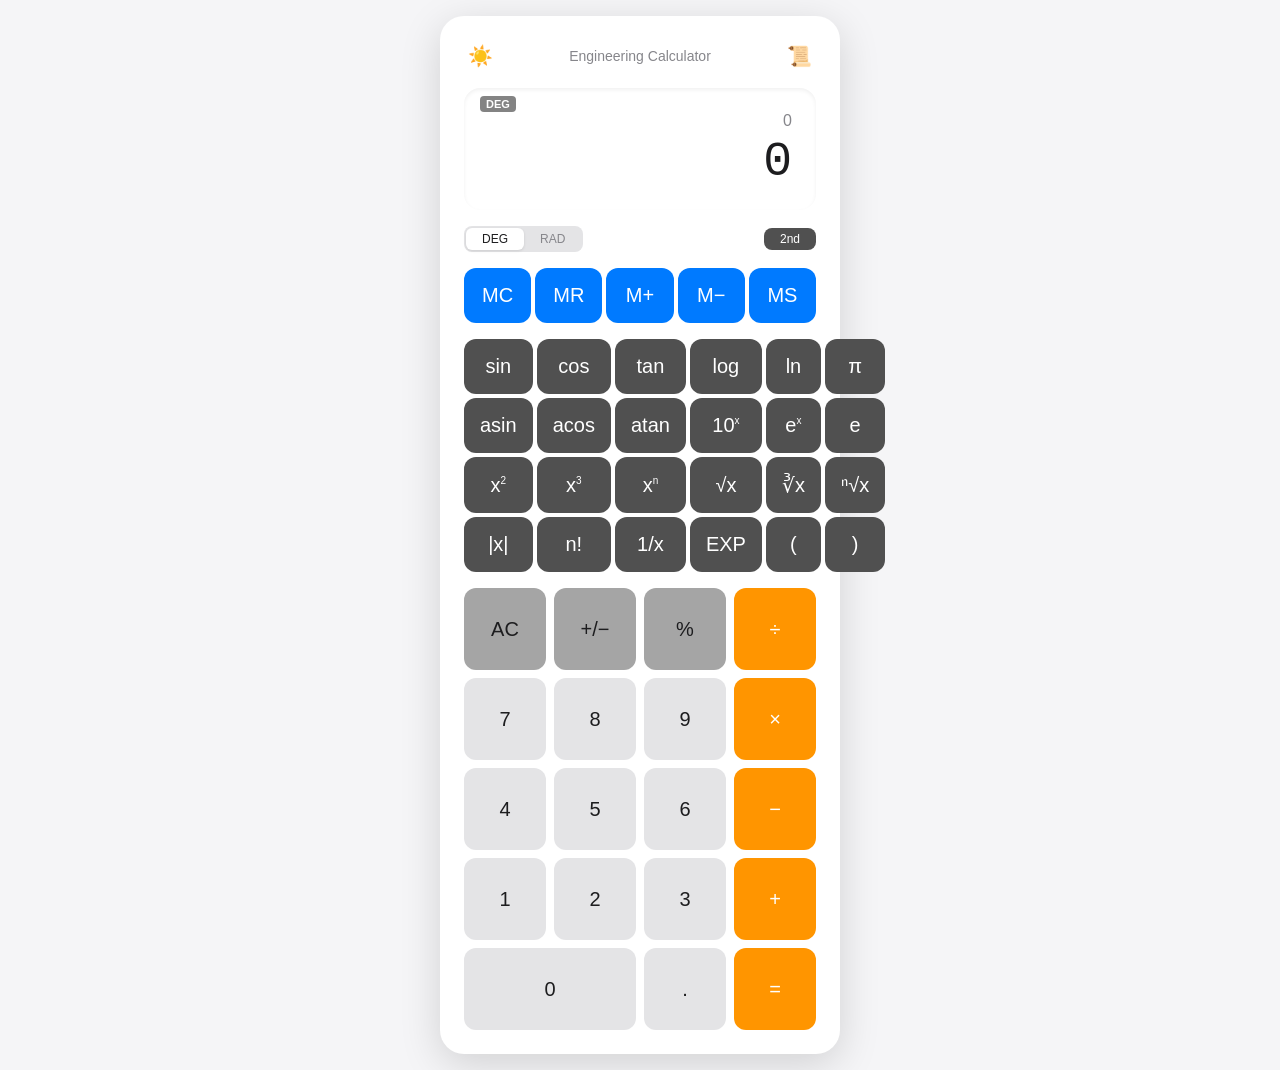
==== prototype/index.html @ b8b6940b "feat: добавлены требования, wireframes и прототип инженерного калькулятора - Документация требований" ====
<!DOCTYPE html>
<html lang="ru">
<head>
    <meta charset="UTF-8">
    <meta name="viewport" content="width=device-width, initial-scale=1.0">
    <title>Инженерный калькулятор — Прототип</title>
    <link rel="stylesheet" href="styles.css">
</head>
<body>
    <div class="calculator" id="calculator">
        <!-- Header -->
        <header class="calculator-header">
            <button class="theme-toggle" id="themeToggle" aria-label="Переключить тему">
                <span class="icon-sun">☀️</span>
                <span class="icon-moon">🌙</span>
            </button>
            <h1 class="calculator-title">Engineering Calculator</h1>
            <button class="history-toggle" id="historyToggle" aria-label="История">
                📜
            </button>
        </header>

        <!-- Display -->
        <div class="display">
            <div class="display-expression" id="expression">0</div>
            <div class="display-result" id="result">0</div>
            <div class="display-indicators">
                <span class="indicator indicator-memory" id="memoryIndicator">M</span>
                <span class="indicator indicator-mode" id="modeIndicator">DEG</span>
            </div>
        </div>

        <!-- Mode Selector -->
        <div class="mode-selector">
            <div class="mode-toggle">
                <button class="mode-btn active" data-mode="deg">DEG</button>
                <button class="mode-btn" data-mode="rad">RAD</button>
            </div>
            <button class="second-btn" id="secondBtn">2nd</button>
        </div>

        <!-- Memory Buttons -->
        <div class="memory-buttons">
            <button class="btn btn-memory" data-action="mc">MC</button>
            <button class="btn btn-memory" data-action="mr">MR</button>
            <button class="btn btn-memory" data-action="m-plus">M+</button>
            <button class="btn btn-memory" data-action="m-minus">M−</button>
            <button class="btn btn-memory" data-action="ms">MS</button>
        </div>

        <!-- Scientific Functions -->
        <div class="scientific-functions">
            <!-- Row 1: Trig -->
            <button class="btn btn-scientific" data-action="sin">sin</button>
            <button class="btn btn-scientific" data-action="cos">cos</button>
            <button class="btn btn-scientific" data-action="tan">tan</button>
            <button class="btn btn-scientific" data-action="log">log</button>
            <button class="btn btn-scientific" data-action="ln">ln</button>
            <button class="btn btn-scientific" data-action="pi">π</button>

            <!-- Row 2: Inverse Trig -->
            <button class="btn btn-scientific" data-action="asin">asin</button>
            <button class="btn btn-scientific" data-action="acos">acos</button>
            <button class="btn btn-scientific" data-action="atan">atan</button>
            <button class="btn btn-scientific" data-action="10x">10<sup>x</sup></button>
            <button class="btn btn-scientific" data-action="ex">e<sup>x</sup></button>
            <button class="btn btn-scientific" data-action="e">e</button>

            <!-- Row 3: Powers -->
            <button class="btn btn-scientific" data-action="x2">x<sup>2</sup></button>
            <button class="btn btn-scientific" data-action="x3">x<sup>3</sup></button>
            <button class="btn btn-scientific" data-action="xn">x<sup>n</sup></button>
            <button class="btn btn-scientific" data-action="sqrt">√x</button>
            <button class="btn btn-scientific" data-action="cbrt">∛x</button>
            <button class="btn btn-scientific" data-action="nroot">ⁿ√x</button>

            <!-- Row 4: Special -->
            <button class="btn btn-scientific" data-action="abs">|x|</button>
            <button class="btn btn-scientific" data-action="factorial">n!</button>
            <button class="btn btn-scientific" data-action="inverse">1/x</button>
            <button class="btn btn-scientific" data-action="exp">EXP</button>
            <button class="btn btn-scientific" data-action="lparen">(</button>
            <button class="btn btn-scientific" data-action="rparen">)</button>
        </div>

        <!-- Basic Keypad -->
        <div class="basic-keypad">
            <!-- Row 1 -->
            <button class="btn btn-function" data-action="clear">AC</button>
            <button class="btn btn-function" data-action="negate">+/−</button>
            <button class="btn btn-function" data-action="percent">%</button>
            <button class="btn btn-operator" data-action="divide">÷</button>

            <!-- Row 2 -->
            <button class="btn btn-digit" data-digit="7">7</button>
            <button class="btn btn-digit" data-digit="8">8</button>
            <button class="btn btn-digit" data-digit="9">9</button>
            <button class="btn btn-operator" data-action="multiply">×</button>

            <!-- Row 3 -->
            <button class="btn btn-digit" data-digit="4">4</button>
            <button class="btn btn-digit" data-digit="5">5</button>
            <button class="btn btn-digit" data-digit="6">6</button>
            <button class="btn btn-operator" data-action="subtract">−</button>

            <!-- Row 4 -->
            <button class="btn btn-digit" data-digit="1">1</button>
            <button class="btn btn-digit" data-digit="2">2</button>
            <button class="btn btn-digit" data-digit="3">3</button>
            <button class="btn btn-operator" data-action="add">+</button>

            <!-- Row 5 -->
            <button class="btn btn-digit btn-zero" data-digit="0">0</button>
            <button class="btn btn-digit" data-action="decimal">.</button>
            <button class="btn btn-equals" data-action="equals">=</button>
        </div>

        <!-- History Panel (hidden by default) -->
        <div class="history-panel" id="historyPanel">
            <div class="history-header">
                <h2>История</h2>
                <button class="history-clear" id="historyClear">Очистить</button>
            </div>
            <div class="history-list" id="historyList">
                <div class="history-empty">История пуста</div>
            </div>
        </div>
    </div>

    <script src="script.js"></script>
</body>
</html>
---- prototype/styles.css ----
/* ========================================
   Engineering Calculator - Prototype Styles
   ======================================== */

/* CSS Variables */
:root {
    /* Colors - Light Theme */
    --color-bg: #F5F5F7;
    --color-surface: #FFFFFF;
    --color-text-primary: #1D1D1F;
    --color-text-secondary: #86868B;
    
    /* Button Colors */
    --btn-digit-bg: #E4E4E6;
    --btn-digit-text: #1D1D1F;
    --btn-digit-hover: #D8D8DA;
    
    --btn-function-bg: #A5A5A5;
    --btn-function-text: #1D1D1F;
    --btn-function-hover: #8E8E8E;
    
    --btn-operator-bg: #FF9500;
    --btn-operator-text: #FFFFFF;
    --btn-operator-hover: #E08600;
    
    --btn-scientific-bg: #505050;
    --btn-scientific-text: #FFFFFF;
    --btn-scientific-hover: #636366;
    
    --btn-memory-bg: #007AFF;
    --btn-memory-text: #FFFFFF;
    --btn-memory-hover: #0056B3;
    
    --btn-equals-bg: #FF9500;
    --btn-equals-text: #FFFFFF;
    
    /* Display */
    --display-bg: #FFFFFF;
    --display-shadow: inset 0 2px 4px rgba(0, 0, 0, 0.06);
    
    /* Spacing */
    --space-xs: 4px;
    --space-sm: 8px;
    --space-md: 16px;
    --space-lg: 24px;
    --space-xl: 32px;
    
    /* Border Radius */
    --radius-sm: 8px;
    --radius-md: 12px;
    --radius-lg: 16px;
    --radius-xl: 24px;
    
    /* Transitions */
    --duration-fast: 100ms;
    --duration-normal: 200ms;
    --duration-slow: 300ms;
    --ease-out: cubic-bezier(0.25, 0.46, 0.45, 0.94);
}

/* Dark Theme */
[data-theme="dark"] {
    --color-bg: #000000;
    --color-surface: #1C1C1E;
    --color-text-primary: #F5F5F7;
    --color-text-secondary: #98989D;
    
    --btn-digit-bg: #505050;
    --btn-digit-text: #FFFFFF;
    --btn-digit-hover: #636366;
    
    --btn-function-bg: #636366;
    --btn-function-text: #FFFFFF;
    --btn-function-hover: #7C7C80;
    
    --btn-operator-bg: #FF9F0A;
    --btn-operator-hover: #FFB340;
    
    --btn-scientific-bg: #3A3A3C;
    --btn-scientific-hover: #48484A;
    
    --btn-memory-bg: #0A84FF;
    --btn-memory-hover: #409CFF;
    
    --btn-equals-bg: #FF9F0A;
    
    --display-bg: #2C2C2E;
    --display-shadow: inset 0 2px 4px rgba(0, 0, 0, 0.3);
}

/* Reset */
*, *::before, *::after {
    box-sizing: border-box;
    margin: 0;
    padding: 0;
}

/* Base */
body {
    font-family: -apple-system, BlinkMacSystemFont, 'SF Pro Text', 'Segoe UI', Roboto, sans-serif;
    background-color: var(--color-bg);
    color: var(--color-text-primary);
    min-height: 100vh;
    display: flex;
    justify-content: center;
    align-items: center;
    padding: var(--space-md);
    transition: background-color var(--duration-slow) var(--ease-out),
                color var(--duration-slow) var(--ease-out);
}

/* Calculator Container */
.calculator {
    background-color: var(--color-surface);
    border-radius: var(--radius-xl);
    padding: var(--space-lg);
    max-width: 400px;
    width: 100%;
    box-shadow: 0 10px 40px rgba(0, 0, 0, 0.15);
    position: relative;
    transition: background-color var(--duration-slow) var(--ease-out);
}

/* Header */
.calculator-header {
    display: flex;
    justify-content: space-between;
    align-items: center;
    margin-bottom: var(--space-md);
}

.calculator-title {
    font-size: 14px;
    font-weight: 500;
    color: var(--color-text-secondary);
}

.theme-toggle,
.history-toggle {
    background: none;
    border: none;
    font-size: 20px;
    cursor: pointer;
    padding: var(--space-xs);
    border-radius: var(--radius-sm);
    transition: background-color var(--duration-fast) var(--ease-out);
}

.theme-toggle:hover,
.history-toggle:hover {
    background-color: var(--btn-digit-bg);
}

.icon-moon {
    display: none;
}

[data-theme="dark"] .icon-sun {
    display: none;
}

[data-theme="dark"] .icon-moon {
    display: inline;
}

/* Display */
.display {
    background-color: var(--display-bg);
    border-radius: var(--radius-lg);
    padding: var(--space-lg);
    margin-bottom: var(--space-md);
    box-shadow: var(--display-shadow);
    position: relative;
    min-height: 100px;
    display: flex;
    flex-direction: column;
    justify-content: flex-end;
    align-items: flex-end;
}

.display-expression {
    font-size: 16px;
    color: var(--color-text-secondary);
    margin-bottom: var(--space-sm);
    word-break: break-all;
    text-align: right;
    width: 100%;
}

.display-result {
    font-family: 'SF Mono', Menlo, Monaco, monospace;
    font-size: 48px;
    font-weight: 300;
    line-height: 1;
    word-break: break-all;
    text-align: right;
    width: 100%;
}

.display-indicators {
    position: absolute;
    top: var(--space-sm);
    left: var(--space-md);
    display: flex;
    gap: var(--space-sm);
}

.indicator {
    font-size: 11px;
    font-weight: 600;
    padding: 2px 6px;
    border-radius: 4px;
    opacity: 0.7;
}

.indicator-memory {
    background-color: var(--btn-memory-bg);
    color: white;
    display: none;
}

.indicator-memory.active {
    display: inline;
}

.indicator-mode {
    background-color: var(--btn-scientific-bg);
    color: white;
}

/* Mode Selector */
.mode-selector {
    display: flex;
    justify-content: space-between;
    align-items: center;
    margin-bottom: var(--space-md);
}

.mode-toggle {
    display: flex;
    background-color: var(--btn-digit-bg);
    border-radius: var(--radius-sm);
    padding: 2px;
}

.mode-btn {
    background: none;
    border: none;
    padding: var(--space-xs) var(--space-md);
    font-size: 12px;
    font-weight: 500;
    color: var(--color-text-secondary);
    cursor: pointer;
    border-radius: 6px;
    transition: all var(--duration-fast) var(--ease-out);
}

.mode-btn.active {
    background-color: var(--color-surface);
    color: var(--color-text-primary);
    box-shadow: 0 1px 3px rgba(0, 0, 0, 0.1);
}

.second-btn {
    background-color: var(--btn-scientific-bg);
    color: var(--btn-scientific-text);
    border: none;
    padding: var(--space-xs) var(--space-md);
    font-size: 12px;
    font-weight: 500;
    cursor: pointer;
    border-radius: var(--radius-sm);
    transition: all var(--duration-fast) var(--ease-out);
}

.second-btn:hover {
    background-color: var(--btn-scientific-hover);
}

.second-btn.active {
    background-color: var(--btn-operator-bg);
    color: var(--btn-operator-text);
}

/* Memory Buttons */
.memory-buttons {
    display: grid;
    grid-template-columns: repeat(5, 1fr);
    gap: var(--space-xs);
    margin-bottom: var(--space-md);
}

.btn-memory {
    background-color: var(--btn-memory-bg);
    color: var(--btn-memory-text);
    font-size: 12px;
    padding: var(--space-sm);
}

.btn-memory:hover {
    background-color: var(--btn-memory-hover);
}

/* Scientific Functions */
.scientific-functions {
    display: grid;
    grid-template-columns: repeat(6, 1fr);
    gap: var(--space-xs);
    margin-bottom: var(--space-md);
}

.btn-scientific {
    background-color: var(--btn-scientific-bg);
    color: var(--btn-scientific-text);
    font-size: 13px;
    padding: var(--space-sm) var(--space-xs);
}

.btn-scientific:hover {
    background-color: var(--btn-scientific-hover);
}

/* Basic Keypad */
.basic-keypad {
    display: grid;
    grid-template-columns: repeat(4, 1fr);
    gap: var(--space-sm);
}

/* Button Base */
.btn {
    border: none;
    border-radius: var(--radius-md);
    font-size: 20px;
    font-weight: 500;
    cursor: pointer;
    padding: var(--space-md);
    transition: all var(--duration-fast) var(--ease-out);
    user-select: none;
    -webkit-tap-highlight-color: transparent;
}

.btn:active {
    transform: scale(0.95);
}

.btn:focus-visible {
    outline: 2px solid var(--btn-operator-bg);
    outline-offset: 2px;
}

/* Button Types */
.btn-digit {
    background-color: var(--btn-digit-bg);
    color: var(--btn-digit-text);
    aspect-ratio: 1;
}

.btn-digit:hover {
    background-color: var(--btn-digit-hover);
}

.btn-zero {
    grid-column: span 2;
    aspect-ratio: auto;
}

.btn-function {
    background-color: var(--btn-function-bg);
    color: var(--btn-function-text);
    aspect-ratio: 1;
}

.btn-function:hover {
    background-color: var(--btn-function-hover);
}

.btn-operator {
    background-color: var(--btn-operator-bg);
    color: var(--btn-operator-text);
    aspect-ratio: 1;
}

.btn-operator:hover {
    background-color: var(--btn-operator-hover);
}

.btn-operator.active {
    background-color: var(--btn-operator-text);
    color: var(--btn-operator-bg);
}

.btn-equals {
    background-color: var(--btn-equals-bg);
    color: var(--btn-equals-text);
    aspect-ratio: 1;
}

.btn-equals:hover {
    background-color: var(--btn-operator-hover);
}

/* History Panel */
.history-panel {
    position: absolute;
    top: 0;
    right: 0;
    width: 100%;
    height: 100%;
    background-color: var(--color-surface);
    border-radius: var(--radius-xl);
    padding: var(--space-lg);
    transform: translateX(100%);
    opacity: 0;
    transition: all var(--duration-slow) var(--ease-out);
    z-index: 10;
    display: flex;
    flex-direction: column;
}

.history-panel.active {
    transform: translateX(0);
    opacity: 1;
}

.history-header {
    display: flex;
    justify-content: space-between;
    align-items: center;
    margin-bottom: var(--space-md);
    padding-bottom: var(--space-md);
    border-bottom: 1px solid var(--btn-digit-bg);
}

.history-header h2 {
    font-size: 18px;
    font-weight: 600;
}

.history-clear {
    background: none;
    border: none;
    color: var(--btn-memory-bg);
    font-size: 14px;
    cursor: pointer;
}

.history-clear:hover {
    text-decoration: underline;
}

.history-list {
    flex: 1;
    overflow-y: auto;
}

.history-empty {
    color: var(--color-text-secondary);
    text-align: center;
    padding: var(--space-xl);
}

.history-item {
    padding: var(--space-md);
    border-bottom: 1px solid var(--btn-digit-bg);
    cursor: pointer;
    transition: background-color var(--duration-fast) var(--ease-out);
}

.history-item:hover {
    background-color: var(--btn-digit-bg);
}

.history-expression {
    font-size: 14px;
    color: var(--color-text-secondary);
    margin-bottom: var(--space-xs);
}

.history-result {
    font-size: 18px;
    font-weight: 500;
}

/* Responsive Design */
@media (max-width: 480px) {
    .calculator {
        padding: var(--space-md);
        border-radius: var(--radius-lg);
    }
    
    .display-result {
        font-size: 36px;
    }
    
    .scientific-functions {
        display: none;
    }
    
    .calculator.show-scientific .scientific-functions {
        display: grid;
    }
    
    .btn {
        padding: var(--space-sm);
        font-size: 18px;
    }
    
    .btn-scientific {
        font-size: 11px;
    }
}

@media (max-width: 360px) {
    .display-result {
        font-size: 28px;
    }
    
    .btn {
        font-size: 16px;
    }
}

/* Keyboard focus styles */
@media (prefers-reduced-motion: reduce) {
    *,
    *::before,
    *::after {
        animation-duration: 0.01ms !important;
        animation-iteration-count: 1 !important;
        transition-duration: 0.01ms !important;
    }
}

/* Error state */
.display.error .display-result {
    color: #FF3B30;
}

/* Scientific mode indicator */
.btn-scientific sup {
    font-size: 10px;
    vertical-align: super;
}
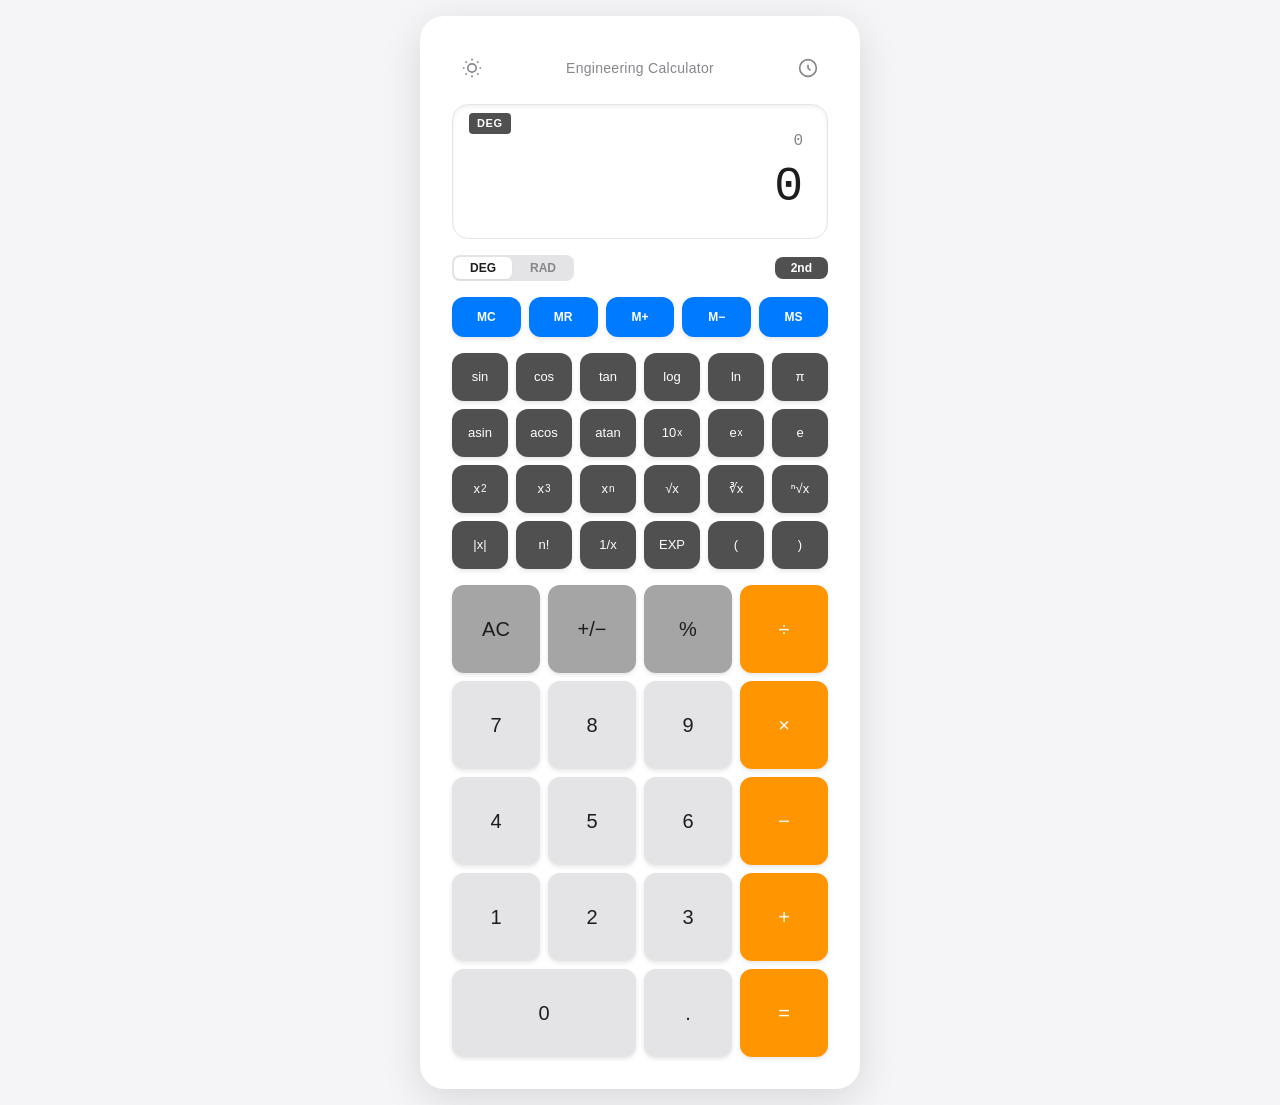
==== commit f1b05a39: "refactor: улучшенная семантическая разметка и адаптивный layout Семантическая HTML разметка: - Испол" ====
--- a/prototype/index.html
+++ b/prototype/index.html
@@ -3,129 +3,183 @@
 <head>
     <meta charset="UTF-8">
     <meta name="viewport" content="width=device-width, initial-scale=1.0">
-    <title>Инженерный калькулятор — Прототип</title>
+    <meta name="description" content="Инженерный калькулятор с научными функциями">
+    <meta name="theme-color" content="#FF9500">
+    <title>Инженерный калькулятор</title>
     <link rel="stylesheet" href="styles.css">
 </head>
 <body>
-    <div class="calculator" id="calculator">
+    <main class="calculator" id="calculator" role="application" aria-label="Инженерный калькулятор">
         <!-- Header -->
-        <header class="calculator-header">
-            <button class="theme-toggle" id="themeToggle" aria-label="Переключить тему">
-                <span class="icon-sun">☀️</span>
-                <span class="icon-moon">🌙</span>
+        <header class="calculator__header">
+            <button 
+                class="calculator__theme-toggle" 
+                id="themeToggle" 
+                type="button"
+                aria-label="Переключить тему"
+                aria-pressed="false"
+            >
+                <svg class="icon icon--sun" width="20" height="20" viewBox="0 0 24 24" fill="none" stroke="currentColor" stroke-width="2" aria-hidden="true">
+                    <circle cx="12" cy="12" r="5"/>
+                    <path d="M12 1v2M12 21v2M4.22 4.22l1.42 1.42M18.36 18.36l1.42 1.42M1 12h2M21 12h2M4.22 19.78l1.42-1.42M18.36 5.64l1.42-1.42"/>
+                </svg>
+                <svg class="icon icon--moon" width="20" height="20" viewBox="0 0 24 24" fill="none" stroke="currentColor" stroke-width="2" aria-hidden="true">
+                    <path d="M21 12.79A9 9 0 1 1 11.21 3 7 7 0 0 0 21 12.79z"/>
+                </svg>
             </button>
-            <h1 class="calculator-title">Engineering Calculator</h1>
-            <button class="history-toggle" id="historyToggle" aria-label="История">
-                📜
+            
+            <h1 class="calculator__title">Engineering Calculator</h1>
+            
+            <button 
+                class="calculator__history-toggle" 
+                id="historyToggle" 
+                type="button"
+                aria-label="Открыть историю вычислений"
+                aria-expanded="false"
+                aria-controls="historyPanel"
+            >
+                <svg class="icon" width="20" height="20" viewBox="0 0 24 24" fill="none" stroke="currentColor" stroke-width="2" aria-hidden="true">
+                    <path d="M12 8v4l3 3"/>
+                    <circle cx="12" cy="12" r="10"/>
+                </svg>
             </button>
         </header>
 
-        <!-- Display -->
-        <div class="display">
-            <div class="display-expression" id="expression">0</div>
-            <div class="display-result" id="result">0</div>
-            <div class="display-indicators">
-                <span class="indicator indicator-memory" id="memoryIndicator">M</span>
-                <span class="indicator indicator-mode" id="modeIndicator">DEG</span>
+        <!-- Display Section -->
+        <section class="display" aria-label="Экран калькулятора" aria-live="polite">
+            <output class="display__expression" id="expression" aria-label="Текущее выражение">0</output>
+            <output class="display__result" id="result" aria-label="Результат">0</output>
+            <div class="display__indicators" aria-label="Индикаторы состояния">
+                <span class="indicator indicator--memory" id="memoryIndicator" aria-label="Память активна" role="status">M</span>
+                <span class="indicator indicator--mode" id="modeIndicator" aria-label="Режим угловых единиц" role="status">DEG</span>
             </div>
-        </div>
+        </section>
 
-        <!-- Mode Selector -->
-        <div class="mode-selector">
-            <div class="mode-toggle">
-                <button class="mode-btn active" data-mode="deg">DEG</button>
-                <button class="mode-btn" data-mode="rad">RAD</button>
+        <!-- Unit Mode Selector -->
+        <fieldset class="mode-selector" aria-label="Переключатель единиц измерения">
+            <legend class="visually-hidden">Режим угловых единиц</legend>
+            <div class="mode-selector__toggle" role="radiogroup" aria-label="Выбор единиц">
+                <button 
+                    class="mode-selector__btn mode-selector__btn--active" 
+                    type="button"
+                    role="radio"
+                    aria-checked="true"
+                    data-mode="deg"
+                >DEG</button>
+                <button 
+                    class="mode-selector__btn" 
+                    type="button"
+                    role="radio"
+                    aria-checked="false"
+                    data-mode="rad"
+                >RAD</button>
             </div>
-            <button class="second-btn" id="secondBtn">2nd</button>
-        </div>
+            <button 
+                class="mode-selector__second" 
+                id="secondBtn" 
+                type="button"
+                aria-pressed="false"
+                aria-label="Включить альтернативные функции"
+            >2nd</button>
+        </fieldset>
 
-        <!-- Memory Buttons -->
-        <div class="memory-buttons">
-            <button class="btn btn-memory" data-action="mc">MC</button>
-            <button class="btn btn-memory" data-action="mr">MR</button>
-            <button class="btn btn-memory" data-action="m-plus">M+</button>
-            <button class="btn btn-memory" data-action="m-minus">M−</button>
-            <button class="btn btn-memory" data-action="ms">MS</button>
-        </div>
+        <!-- Memory Keys -->
+        <section class="keypad keypad--memory" aria-label="Клавиши памяти">
+            <button class="key key--memory" type="button" data-action="mc" aria-label="Очистить память">MC</button>
+            <button class="key key--memory" type="button" data-action="mr" aria-label="Вызвать из памяти">MR</button>
+            <button class="key key--memory" type="button" data-action="m-plus" aria-label="Добавить к памяти">M+</button>
+            <button class="key key--memory" type="button" data-action="m-minus" aria-label="Вычесть из памяти">M−</button>
+            <button class="key key--memory" type="button" data-action="ms" aria-label="Сохранить в память">MS</button>
+        </section>
 
-        <!-- Scientific Functions -->
-        <div class="scientific-functions">
-            <!-- Row 1: Trig -->
-            <button class="btn btn-scientific" data-action="sin">sin</button>
-            <button class="btn btn-scientific" data-action="cos">cos</button>
-            <button class="btn btn-scientific" data-action="tan">tan</button>
-            <button class="btn btn-scientific" data-action="log">log</button>
-            <button class="btn btn-scientific" data-action="ln">ln</button>
-            <button class="btn btn-scientific" data-action="pi">π</button>
+        <!-- Scientific Functions Keys -->
+        <section class="keypad keypad--scientific" aria-label="Научные функции">
+            <!-- Row 1: Trigonometry -->
+            <button class="key key--scientific" type="button" data-action="sin" aria-label="Синус">sin</button>
+            <button class="key key--scientific" type="button" data-action="cos" aria-label="Косинус">cos</button>
+            <button class="key key--scientific" type="button" data-action="tan" aria-label="Тангенс">tan</button>
+            <button class="key key--scientific" type="button" data-action="log" aria-label="Десятичный логарифм">log</button>
+            <button class="key key--scientific" type="button" data-action="ln" aria-label="Натуральный логарифм">ln</button>
+            <button class="key key--scientific" type="button" data-action="pi" aria-label="Число пи">π</button>
 
-            <!-- Row 2: Inverse Trig -->
-            <button class="btn btn-scientific" data-action="asin">asin</button>
-            <button class="btn btn-scientific" data-action="acos">acos</button>
-            <button class="btn btn-scientific" data-action="atan">atan</button>
-            <button class="btn btn-scientific" data-action="10x">10<sup>x</sup></button>
-            <button class="btn btn-scientific" data-action="ex">e<sup>x</sup></button>
-            <button class="btn btn-scientific" data-action="e">e</button>
+            <!-- Row 2: Inverse Trigonometry -->
+            <button class="key key--scientific" type="button" data-action="asin" aria-label="Арксинус">asin</button>
+            <button class="key key--scientific" type="button" data-action="acos" aria-label="Арккосинус">acos</button>
+            <button class="key key--scientific" type="button" data-action="atan" aria-label="Арктангенс">atan</button>
+            <button class="key key--scientific" type="button" data-action="10x" aria-label="10 в степени x">10<sup>x</sup></button>
+            <button class="key key--scientific" type="button" data-action="ex" aria-label="e в степени x">e<sup>x</sup></button>
+            <button class="key key--scientific" type="button" data-action="e" aria-label="Число e">e</button>
 
-            <!-- Row 3: Powers -->
-            <button class="btn btn-scientific" data-action="x2">x<sup>2</sup></button>
-            <button class="btn btn-scientific" data-action="x3">x<sup>3</sup></button>
-            <button class="btn btn-scientific" data-action="xn">x<sup>n</sup></button>
-            <button class="btn btn-scientific" data-action="sqrt">√x</button>
-            <button class="btn btn-scientific" data-action="cbrt">∛x</button>
-            <button class="btn btn-scientific" data-action="nroot">ⁿ√x</button>
+            <!-- Row 3: Powers & Roots -->
+            <button class="key key--scientific" type="button" data-action="x2" aria-label="Квадрат">x<sup>2</sup></button>
+            <button class="key key--scientific" type="button" data-action="x3" aria-label="Куб">x<sup>3</sup></button>
+            <button class="key key--scientific" type="button" data-action="xn" aria-label="Степень n">x<sup>n</sup></button>
+            <button class="key key--scientific" type="button" data-action="sqrt" aria-label="Квадратный корень">√x</button>
+            <button class="key key--scientific" type="button" data-action="cbrt" aria-label="Кубический корень">∛x</button>
+            <button class="key key--scientific" type="button" data-action="nroot" aria-label="Корень степени n">ⁿ√x</button>
 
-            <!-- Row 4: Special -->
-            <button class="btn btn-scientific" data-action="abs">|x|</button>
-            <button class="btn btn-scientific" data-action="factorial">n!</button>
-            <button class="btn btn-scientific" data-action="inverse">1/x</button>
-            <button class="btn btn-scientific" data-action="exp">EXP</button>
-            <button class="btn btn-scientific" data-action="lparen">(</button>
-            <button class="btn btn-scientific" data-action="rparen">)</button>
-        </div>
+            <!-- Row 4: Special Functions -->
+            <button class="key key--scientific" type="button" data-action="abs" aria-label="Модуль числа">|x|</button>
+            <button class="key key--scientific" type="button" data-action="factorial" aria-label="Факториал">n!</button>
+            <button class="key key--scientific" type="button" data-action="inverse" aria-label="Обратное число">1/x</button>
+            <button class="key key--scientific" type="button" data-action="exp" aria-label="Экспоненциальная запись">EXP</button>
+            <button class="key key--scientific" type="button" data-action="lparen" aria-label="Открывающая скобка">(</button>
+            <button class="key key--scientific" type="button" data-action="rparen" aria-label="Закрывающая скобка">)</button>
+        </section>
 
         <!-- Basic Keypad -->
-        <div class="basic-keypad">
-            <!-- Row 1 -->
-            <button class="btn btn-function" data-action="clear">AC</button>
-            <button class="btn btn-function" data-action="negate">+/−</button>
-            <button class="btn btn-function" data-action="percent">%</button>
-            <button class="btn btn-operator" data-action="divide">÷</button>
+        <section class="keypad keypad--basic" aria-label="Основная клавиатура">
+            <!-- Row 1: Functions -->
+            <button class="key key--function" type="button" data-action="clear" aria-label="Очистить всё">AC</button>
+            <button class="key key--function" type="button" data-action="negate" aria-label="Сменить знак">+/−</button>
+            <button class="key key--function" type="button" data-action="percent" aria-label="Процент">%</button>
+            <button class="key key--operator" type="button" data-action="divide" aria-label="Разделить">÷</button>
 
-            <!-- Row 2 -->
-            <button class="btn btn-digit" data-digit="7">7</button>
-            <button class="btn btn-digit" data-digit="8">8</button>
-            <button class="btn btn-digit" data-digit="9">9</button>
-            <button class="btn btn-operator" data-action="multiply">×</button>
+            <!-- Row 2: 7-8-9 -->
+            <button class="key key--digit" type="button" data-digit="7">7</button>
+            <button class="key key--digit" type="button" data-digit="8">8</button>
+            <button class="key key--digit" type="button" data-digit="9">9</button>
+            <button class="key key--operator" type="button" data-action="multiply" aria-label="Умножить">×</button>
 
-            <!-- Row 3 -->
-            <button class="btn btn-digit" data-digit="4">4</button>
-            <button class="btn btn-digit" data-digit="5">5</button>
-            <button class="btn btn-digit" data-digit="6">6</button>
-            <button class="btn btn-operator" data-action="subtract">−</button>
+            <!-- Row 3: 4-5-6 -->
+            <button class="key key--digit" type="button" data-digit="4">4</button>
+            <button class="key key--digit" type="button" data-digit="5">5</button>
+            <button class="key key--digit" type="button" data-digit="6">6</button>
+            <button class="key key--operator" type="button" data-action="subtract" aria-label="Вычесть">−</button>
 
-            <!-- Row 4 -->
-            <button class="btn btn-digit" data-digit="1">1</button>
-            <button class="btn btn-digit" data-digit="2">2</button>
-            <button class="btn btn-digit" data-digit="3">3</button>
-            <button class="btn btn-operator" data-action="add">+</button>
+            <!-- Row 4: 1-2-3 -->
+            <button class="key key--digit" type="button" data-digit="1">1</button>
+            <button class="key key--digit" type="button" data-digit="2">2</button>
+            <button class="key key--digit" type="button" data-digit="3">3</button>
+            <button class="key key--operator" type="button" data-action="add" aria-label="Сложить">+</button>
 
-            <!-- Row 5 -->
-            <button class="btn btn-digit btn-zero" data-digit="0">0</button>
-            <button class="btn btn-digit" data-action="decimal">.</button>
-            <button class="btn btn-equals" data-action="equals">=</button>
-        </div>
+            <!-- Row 5: 0 and equals -->
+            <button class="key key--digit key--wide" type="button" data-digit="0">0</button>
+            <button class="key key--digit" type="button" data-action="decimal" aria-label="Десятичная точка">.</button>
+            <button class="key key--equals" type="button" data-action="equals" aria-label="Равно">=</button>
+        </section>
 
-        <!-- History Panel (hidden by default) -->
-        <div class="history-panel" id="historyPanel">
-            <div class="history-header">
-                <h2>История</h2>
-                <button class="history-clear" id="historyClear">Очистить</button>
-            </div>
-            <div class="history-list" id="historyList">
-                <div class="history-empty">История пуста</div>
-            </div>
-        </div>
-    </div>
+        <!-- History Panel -->
+        <aside 
+            class="history-panel" 
+            id="historyPanel" 
+            aria-label="Панель истории вычислений"
+            aria-hidden="true"
+        >
+            <header class="history-panel__header">
+                <h2 class="history-panel__title">История</h2>
+                <button 
+                    class="history-panel__clear" 
+                    id="historyClear" 
+                    type="button"
+                    aria-label="Очистить историю"
+                >Очистить</button>
+            </header>
+            <ul class="history-panel__list" id="historyList" role="list">
+                <li class="history-panel__empty">История пуста</li>
+            </ul>
+        </aside>
+    </main>
 
     <script src="script.js"></script>
 </body>
--- a/prototype/styles.css
+++ b/prototype/styles.css
@@ -1,203 +1,368 @@
 /* ========================================
-   Engineering Calculator - Prototype Styles
+   Engineering Calculator - Semantic Styles
+   Using CSS Grid & Flexbox for Layout
    ======================================== */
 
-/* CSS Variables */
+/* ===== CSS Custom Properties ===== */
 :root {
-    /* Colors - Light Theme */
+    /* Light Theme Colors */
     --color-bg: #F5F5F7;
     --color-surface: #FFFFFF;
+    --color-surface-elevated: #FFFFFF;
     --color-text-primary: #1D1D1F;
     --color-text-secondary: #86868B;
-    
-    /* Button Colors */
-    --btn-digit-bg: #E4E4E6;
-    --btn-digit-text: #1D1D1F;
-    --btn-digit-hover: #D8D8DA;
-    
-    --btn-function-bg: #A5A5A5;
-    --btn-function-text: #1D1D1F;
-    --btn-function-hover: #8E8E8E;
-    
-    --btn-operator-bg: #FF9500;
-    --btn-operator-text: #FFFFFF;
-    --btn-operator-hover: #E08600;
-    
-    --btn-scientific-bg: #505050;
-    --btn-scientific-text: #FFFFFF;
-    --btn-scientific-hover: #636366;
-    
-    --btn-memory-bg: #007AFF;
-    --btn-memory-text: #FFFFFF;
-    --btn-memory-hover: #0056B3;
-    
-    --btn-equals-bg: #FF9500;
-    --btn-equals-text: #FFFFFF;
+    --color-border: #E5E5E7;
+    
+    /* Key Colors - Light */
+    --key-digit-bg: #E4E4E6;
+    --key-digit-text: #1D1D1F;
+    --key-digit-hover: #D8D8DA;
+    --key-digit-active: #CDCDCF;
+    
+    --key-function-bg: #A5A5A5;
+    --key-function-text: #1D1D1F;
+    --key-function-hover: #8E8E8E;
+    --key-function-active: #7A7A7A;
+    
+    --key-operator-bg: #FF9500;
+    --key-operator-text: #FFFFFF;
+    --key-operator-hover: #E08600;
+    --key-operator-active: #CC7A00;
+    
+    --key-scientific-bg: #505050;
+    --key-scientific-text: #FFFFFF;
+    --key-scientific-hover: #636366;
+    --key-scientific-active: #48484A;
+    
+    --key-memory-bg: #007AFF;
+    --key-memory-text: #FFFFFF;
+    --key-memory-hover: #0056B3;
+    --key-memory-active: #004494;
+    
+    --key-equals-bg: #FF9500;
+    --key-equals-text: #FFFFFF;
+    --key-equals-hover: #E08600;
+    --key-equals-active: #CC7A00;
     
     /* Display */
     --display-bg: #FFFFFF;
+    --display-border: #E5E5E7;
     --display-shadow: inset 0 2px 4px rgba(0, 0, 0, 0.06);
     
-    /* Spacing */
+    /* Spacing Scale */
+    --space-2xs: 2px;
     --space-xs: 4px;
     --space-sm: 8px;
     --space-md: 16px;
     --space-lg: 24px;
     --space-xl: 32px;
+    --space-2xl: 48px;
     
     /* Border Radius */
+    --radius-xs: 4px;
     --radius-sm: 8px;
     --radius-md: 12px;
     --radius-lg: 16px;
     --radius-xl: 24px;
+    --radius-full: 50%;
+    
+    /* Typography */
+    --font-sans: -apple-system, BlinkMacSystemFont, 'SF Pro Text', 'Segoe UI', Roboto, Oxygen, Ubuntu, sans-serif;
+    --font-mono: 'SF Mono', SFMono-Regular, Menlo, Monaco, Consolas, monospace;
     
     /* Transitions */
+    --duration-instant: 50ms;
     --duration-fast: 100ms;
     --duration-normal: 200ms;
     --duration-slow: 300ms;
+    --duration-slower: 400ms;
+    
     --ease-out: cubic-bezier(0.25, 0.46, 0.45, 0.94);
-}
-
-/* Dark Theme */
+    --ease-in-out: cubic-bezier(0.65, 0, 0.35, 1);
+    --ease-spring: cubic-bezier(0.34, 1.56, 0.64, 1);
+    --ease-bounce: cubic-bezier(0.68, -0.55, 0.265, 1.55);
+    
+    /* Shadows */
+    --shadow-sm: 0 1px 2px rgba(0, 0, 0, 0.05);
+    --shadow-md: 0 4px 12px rgba(0, 0, 0, 0.08);
+    --shadow-lg: 0 10px 40px rgba(0, 0, 0, 0.12);
+    --shadow-key: 0 2px 4px rgba(0, 0, 0, 0.1);
+    --shadow-key-hover: 0 4px 8px rgba(0, 0, 0, 0.15);
+    
+    /* Grid */
+    --keypad-gap: 8px;
+    --keypad-columns: 4;
+}
+
+/* ===== Dark Theme ===== */
 [data-theme="dark"] {
     --color-bg: #000000;
     --color-surface: #1C1C1E;
+    --color-surface-elevated: #2C2C2E;
     --color-text-primary: #F5F5F7;
     --color-text-secondary: #98989D;
-    
-    --btn-digit-bg: #505050;
-    --btn-digit-text: #FFFFFF;
-    --btn-digit-hover: #636366;
-    
-    --btn-function-bg: #636366;
-    --btn-function-text: #FFFFFF;
-    --btn-function-hover: #7C7C80;
-    
-    --btn-operator-bg: #FF9F0A;
-    --btn-operator-hover: #FFB340;
-    
-    --btn-scientific-bg: #3A3A3C;
-    --btn-scientific-hover: #48484A;
-    
-    --btn-memory-bg: #0A84FF;
-    --btn-memory-hover: #409CFF;
-    
-    --btn-equals-bg: #FF9F0A;
+    --color-border: #38383A;
+    
+    --key-digit-bg: #505050;
+    --key-digit-text: #FFFFFF;
+    --key-digit-hover: #636366;
+    --key-digit-active: #7C7C80;
+    
+    --key-function-bg: #636366;
+    --key-function-text: #FFFFFF;
+    --key-function-hover: #7C7C80;
+    --key-function-active: #8E8E93;
+    
+    --key-operator-bg: #FF9F0A;
+    --key-operator-hover: #FFB340;
+    --key-operator-active: #FFCC70;
+    
+    --key-scientific-bg: #3A3A3C;
+    --key-scientific-hover: #48484A;
+    --key-scientific-active: #545456;
+    
+    --key-memory-bg: #0A84FF;
+    --key-memory-hover: #409CFF;
+    --key-memory-active: #70B4FF;
+    
+    --key-equals-bg: #FF9F0A;
+    --key-equals-hover: #FFB340;
+    --key-equals-active: #FFCC70;
     
     --display-bg: #2C2C2E;
+    --display-border: #48484A;
     --display-shadow: inset 0 2px 4px rgba(0, 0, 0, 0.3);
-}
-
-/* Reset */
-*, *::before, *::after {
+    
+    --shadow-sm: 0 1px 2px rgba(0, 0, 0, 0.3);
+    --shadow-md: 0 4px 12px rgba(0, 0, 0, 0.4);
+    --shadow-lg: 0 10px 40px rgba(0, 0, 0, 0.5);
+    --shadow-key: 0 2px 4px rgba(0, 0, 0, 0.3);
+    --shadow-key-hover: 0 4px 8px rgba(0, 0, 0, 0.4);
+}
+
+/* ===== High Contrast Theme ===== */
+[data-theme="high-contrast"] {
+    --color-bg: #000000;
+    --color-surface: #000000;
+    --color-surface-elevated: #1A1A1A;
+    --color-text-primary: #FFFFFF;
+    --color-text-secondary: #CCCCCC;
+    --color-border: #FFFFFF;
+    
+    --key-digit-bg: #333333;
+    --key-digit-text: #FFFFFF;
+    --key-digit-hover: #4D4D4D;
+    --key-digit-active: #666666;
+    
+    --key-function-bg: #4D4D4D;
+    --key-function-text: #FFFFFF;
+    --key-function-hover: #666666;
+    --key-function-active: #808080;
+    
+    --key-operator-bg: #FF6600;
+    --key-operator-text: #000000;
+    --key-operator-hover: #FF8533;
+    --key-operator-active: #FFA366;
+    
+    --key-scientific-bg: #1A1A1A;
+    --key-scientific-text: #FFFFFF;
+    --key-scientific-hover: #333333;
+    --key-scientific-active: #4D4D4D;
+    
+    --key-memory-bg: #0066CC;
+    --key-memory-text: #FFFFFF;
+    --key-memory-hover: #0080FF;
+    --key-memory-active: #3399FF;
+    
+    --key-equals-bg: #00CC00;
+    --key-equals-text: #000000;
+    --key-equals-hover: #33FF33;
+    --key-equals-active: #66FF66;
+    
+    --display-bg: #1A1A1A;
+    --display-border: #FFFFFF;
+}
+
+/* ===== Reset & Base ===== */
+*,
+*::before,
+*::after {
     box-sizing: border-box;
     margin: 0;
     padding: 0;
 }
 
-/* Base */
+html {
+    font-size: 16px;
+    -webkit-text-size-adjust: 100%;
+}
+
 body {
-    font-family: -apple-system, BlinkMacSystemFont, 'SF Pro Text', 'Segoe UI', Roboto, sans-serif;
+    font-family: var(--font-sans);
     background-color: var(--color-bg);
     color: var(--color-text-primary);
+    line-height: 1.5;
     min-height: 100vh;
+    min-height: 100dvh;
     display: flex;
     justify-content: center;
     align-items: center;
     padding: var(--space-md);
-    transition: background-color var(--duration-slow) var(--ease-out),
-                color var(--duration-slow) var(--ease-out);
-}
-
-/* Calculator Container */
+    transition: 
+        background-color var(--duration-slow) var(--ease-out),
+        color var(--duration-slow) var(--ease-out);
+}
+
+/* Visually hidden but accessible */
+.visually-hidden {
+    position: absolute;
+    width: 1px;
+    height: 1px;
+    padding: 0;
+    margin: -1px;
+    overflow: hidden;
+    clip: rect(0, 0, 0, 0);
+    white-space: nowrap;
+    border: 0;
+}
+
+/* ===== Calculator Container ===== */
 .calculator {
+    --calculator-width: min(100%, 420px);
+    
+    display: grid;
+    grid-template-columns: 1fr;
+    grid-template-rows: auto auto auto auto auto auto;
+    gap: var(--space-md);
+    
+    width: var(--calculator-width);
     background-color: var(--color-surface);
     border-radius: var(--radius-xl);
     padding: var(--space-lg);
-    max-width: 400px;
-    width: 100%;
-    box-shadow: 0 10px 40px rgba(0, 0, 0, 0.15);
+    box-shadow: var(--shadow-lg);
     position: relative;
-    transition: background-color var(--duration-slow) var(--ease-out);
-}
-
-/* Header */
-.calculator-header {
+    overflow: hidden;
+    
+    transition: 
+        background-color var(--duration-slow) var(--ease-out),
+        box-shadow var(--duration-normal) var(--ease-out);
+}
+
+/* ===== Header ===== */
+.calculator__header {
     display: flex;
     justify-content: space-between;
     align-items: center;
-    margin-bottom: var(--space-md);
-}
-
-.calculator-title {
-    font-size: 14px;
+    gap: var(--space-md);
+}
+
+.calculator__title {
+    flex: 1;
+    text-align: center;
+    font-size: 0.875rem;
     font-weight: 500;
     color: var(--color-text-secondary);
-}
-
-.theme-toggle,
-.history-toggle {
-    background: none;
+    letter-spacing: 0.02em;
+}
+
+.calculator__theme-toggle,
+.calculator__history-toggle {
+    display: flex;
+    align-items: center;
+    justify-content: center;
+    width: 40px;
+    height: 40px;
+    background-color: transparent;
     border: none;
-    font-size: 20px;
+    border-radius: var(--radius-sm);
+    color: var(--color-text-secondary);
     cursor: pointer;
-    padding: var(--space-xs);
-    border-radius: var(--radius-sm);
-    transition: background-color var(--duration-fast) var(--ease-out);
-}
-
-.theme-toggle:hover,
-.history-toggle:hover {
-    background-color: var(--btn-digit-bg);
-}
-
-.icon-moon {
+    transition: 
+        background-color var(--duration-fast) var(--ease-out),
+        color var(--duration-fast) var(--ease-out),
+        transform var(--duration-fast) var(--ease-spring);
+}
+
+.calculator__theme-toggle:hover,
+.calculator__history-toggle:hover {
+    background-color: var(--key-digit-bg);
+    color: var(--color-text-primary);
+}
+
+.calculator__theme-toggle:active,
+.calculator__history-toggle:active {
+    transform: scale(0.92);
+}
+
+.calculator__theme-toggle:focus-visible,
+.calculator__history-toggle:focus-visible {
+    outline: 2px solid var(--key-operator-bg);
+    outline-offset: 2px;
+}
+
+/* Icon visibility based on theme */
+.icon {
+    flex-shrink: 0;
+}
+
+.icon--moon {
     display: none;
 }
 
-[data-theme="dark"] .icon-sun {
+[data-theme="dark"] .icon--sun,
+[data-theme="high-contrast"] .icon--sun {
     display: none;
 }
 
-[data-theme="dark"] .icon-moon {
-    display: inline;
-}
-
-/* Display */
+[data-theme="dark"] .icon--moon,
+[data-theme="high-contrast"] .icon--moon {
+    display: block;
+}
+
+/* ===== Display Section ===== */
 .display {
-    background-color: var(--display-bg);
-    border-radius: var(--radius-lg);
-    padding: var(--space-lg);
-    margin-bottom: var(--space-md);
-    box-shadow: var(--display-shadow);
-    position: relative;
-    min-height: 100px;
     display: flex;
     flex-direction: column;
     justify-content: flex-end;
     align-items: flex-end;
-}
-
-.display-expression {
-    font-size: 16px;
+    gap: var(--space-sm);
+    
+    min-height: 120px;
+    padding: var(--space-lg);
+    background-color: var(--display-bg);
+    border: 1px solid var(--display-border);
+    border-radius: var(--radius-lg);
+    box-shadow: var(--display-shadow);
+    position: relative;
+    
+    transition: 
+        background-color var(--duration-slow) var(--ease-out),
+        border-color var(--duration-slow) var(--ease-out);
+}
+
+.display__expression {
+    width: 100%;
+    font-family: var(--font-mono);
+    font-size: 1rem;
     color: var(--color-text-secondary);
-    margin-bottom: var(--space-sm);
+    text-align: right;
     word-break: break-all;
+    min-height: 1.5em;
+}
+
+.display__result {
+    width: 100%;
+    font-family: var(--font-mono);
+    font-size: clamp(2rem, 8vw, 3rem);
+    font-weight: 300;
+    line-height: 1.1;
     text-align: right;
-    width: 100%;
-}
-
-.display-result {
-    font-family: 'SF Mono', Menlo, Monaco, monospace;
-    font-size: 48px;
-    font-weight: 300;
-    line-height: 1;
     word-break: break-all;
-    text-align: right;
-    width: 100%;
-}
-
-.display-indicators {
+    
+    transition: color var(--duration-fast) var(--ease-out);
+}
+
+.display__indicators {
     position: absolute;
     top: var(--space-sm);
     left: var(--space-md);
@@ -206,322 +371,508 @@
 }
 
 .indicator {
-    font-size: 11px;
+    font-size: 0.6875rem;
     font-weight: 600;
-    padding: 2px 6px;
-    border-radius: 4px;
-    opacity: 0.7;
-}
-
-.indicator-memory {
-    background-color: var(--btn-memory-bg);
-    color: white;
+    padding: 2px 8px;
+    border-radius: var(--radius-xs);
+    text-transform: uppercase;
+    letter-spacing: 0.05em;
+}
+
+.indicator--memory {
+    background-color: var(--key-memory-bg);
+    color: var(--key-memory-text);
     display: none;
 }
 
-.indicator-memory.active {
-    display: inline;
-}
-
-.indicator-mode {
-    background-color: var(--btn-scientific-bg);
-    color: white;
-}
-
-/* Mode Selector */
+.indicator--memory.active {
+    display: inline-flex;
+}
+
+.indicator--mode {
+    background-color: var(--key-scientific-bg);
+    color: var(--key-scientific-text);
+}
+
+/* Display error state */
+.display--error .display__result {
+    color: #FF3B30;
+}
+
+/* ===== Mode Selector (Unit Toggle) ===== */
 .mode-selector {
     display: flex;
     justify-content: space-between;
     align-items: center;
-    margin-bottom: var(--space-md);
-}
-
-.mode-toggle {
+    gap: var(--space-md);
+    border: none;
+    padding: 0;
+}
+
+.mode-selector__toggle {
     display: flex;
-    background-color: var(--btn-digit-bg);
+    background-color: var(--key-digit-bg);
     border-radius: var(--radius-sm);
-    padding: 2px;
-}
-
-.mode-btn {
-    background: none;
+    padding: var(--space-2xs);
+    gap: var(--space-2xs);
+}
+
+.mode-selector__btn {
+    padding: var(--space-xs) var(--space-md);
+    font-size: 0.75rem;
+    font-weight: 600;
+    color: var(--color-text-secondary);
+    background-color: transparent;
     border: none;
-    padding: var(--space-xs) var(--space-md);
-    font-size: 12px;
-    font-weight: 500;
-    color: var(--color-text-secondary);
+    border-radius: calc(var(--radius-sm) - 2px);
     cursor: pointer;
-    border-radius: 6px;
-    transition: all var(--duration-fast) var(--ease-out);
-}
-
-.mode-btn.active {
+    transition: 
+        background-color var(--duration-fast) var(--ease-out),
+        color var(--duration-fast) var(--ease-out),
+        box-shadow var(--duration-fast) var(--ease-out);
+}
+
+.mode-selector__btn:hover {
+    color: var(--color-text-primary);
+}
+
+.mode-selector__btn--active,
+.mode-selector__btn[aria-checked="true"] {
     background-color: var(--color-surface);
     color: var(--color-text-primary);
-    box-shadow: 0 1px 3px rgba(0, 0, 0, 0.1);
-}
-
-.second-btn {
-    background-color: var(--btn-scientific-bg);
-    color: var(--btn-scientific-text);
+    box-shadow: var(--shadow-sm);
+}
+
+.mode-selector__btn:focus-visible {
+    outline: 2px solid var(--key-operator-bg);
+    outline-offset: 1px;
+}
+
+.mode-selector__second {
+    padding: var(--space-xs) var(--space-md);
+    font-size: 0.75rem;
+    font-weight: 600;
+    color: var(--key-scientific-text);
+    background-color: var(--key-scientific-bg);
     border: none;
-    padding: var(--space-xs) var(--space-md);
-    font-size: 12px;
+    border-radius: var(--radius-sm);
+    cursor: pointer;
+    transition: 
+        background-color var(--duration-fast) var(--ease-out),
+        transform var(--duration-fast) var(--ease-spring);
+}
+
+.mode-selector__second:hover {
+    background-color: var(--key-scientific-hover);
+}
+
+.mode-selector__second:active {
+    transform: scale(0.95);
+}
+
+.mode-selector__second[aria-pressed="true"] {
+    background-color: var(--key-operator-bg);
+    color: var(--key-operator-text);
+}
+
+.mode-selector__second:focus-visible {
+    outline: 2px solid var(--key-operator-bg);
+    outline-offset: 2px;
+}
+
+/* ===== Keypad Sections ===== */
+.keypad {
+    display: grid;
+    gap: var(--keypad-gap);
+}
+
+/* Memory Keypad - 5 columns */
+.keypad--memory {
+    grid-template-columns: repeat(5, 1fr);
+}
+
+/* Scientific Keypad - 6 columns */
+.keypad--scientific {
+    grid-template-columns: repeat(6, 1fr);
+}
+
+/* Basic Keypad - 4 columns */
+.keypad--basic {
+    grid-template-columns: repeat(var(--keypad-columns), 1fr);
+}
+
+/* ===== Key (Button) Base Styles ===== */
+.key {
+    display: flex;
+    align-items: center;
+    justify-content: center;
+    
+    min-height: 44px;
+    padding: var(--space-sm);
+    
+    font-family: var(--font-sans);
+    font-size: 1.25rem;
     font-weight: 500;
-    cursor: pointer;
-    border-radius: var(--radius-sm);
-    transition: all var(--duration-fast) var(--ease-out);
-}
-
-.second-btn:hover {
-    background-color: var(--btn-scientific-hover);
-}
-
-.second-btn.active {
-    background-color: var(--btn-operator-bg);
-    color: var(--btn-operator-text);
-}
-
-/* Memory Buttons */
-.memory-buttons {
-    display: grid;
-    grid-template-columns: repeat(5, 1fr);
-    gap: var(--space-xs);
-    margin-bottom: var(--space-md);
-}
-
-.btn-memory {
-    background-color: var(--btn-memory-bg);
-    color: var(--btn-memory-text);
-    font-size: 12px;
-    padding: var(--space-sm);
-}
-
-.btn-memory:hover {
-    background-color: var(--btn-memory-hover);
-}
-
-/* Scientific Functions */
-.scientific-functions {
-    display: grid;
-    grid-template-columns: repeat(6, 1fr);
-    gap: var(--space-xs);
-    margin-bottom: var(--space-md);
-}
-
-.btn-scientific {
-    background-color: var(--btn-scientific-bg);
-    color: var(--btn-scientific-text);
-    font-size: 13px;
-    padding: var(--space-sm) var(--space-xs);
-}
-
-.btn-scientific:hover {
-    background-color: var(--btn-scientific-hover);
-}
-
-/* Basic Keypad */
-.basic-keypad {
-    display: grid;
-    grid-template-columns: repeat(4, 1fr);
-    gap: var(--space-sm);
-}
-
-/* Button Base */
-.btn {
+    line-height: 1;
+    
     border: none;
     border-radius: var(--radius-md);
-    font-size: 20px;
-    font-weight: 500;
     cursor: pointer;
-    padding: var(--space-md);
-    transition: all var(--duration-fast) var(--ease-out);
     user-select: none;
     -webkit-tap-highlight-color: transparent;
-}
-
-.btn:active {
-    transform: scale(0.95);
-}
-
-.btn:focus-visible {
-    outline: 2px solid var(--btn-operator-bg);
+    
+    box-shadow: var(--shadow-key);
+    
+    transition: 
+        background-color var(--duration-fast) var(--ease-out),
+        transform var(--duration-instant) var(--ease-out),
+        box-shadow var(--duration-fast) var(--ease-out);
+}
+
+.key:focus-visible {
+    outline: 2px solid var(--key-operator-bg);
     outline-offset: 2px;
-}
-
-/* Button Types */
-.btn-digit {
-    background-color: var(--btn-digit-bg);
-    color: var(--btn-digit-text);
+    z-index: 1;
+}
+
+/* Key hover/active states */
+.key:hover {
+    box-shadow: var(--shadow-key-hover);
+}
+
+.key:active {
+    transform: scale(0.94);
+    box-shadow: var(--shadow-sm);
+}
+
+/* ===== Key Variants ===== */
+
+/* Digit Keys */
+.key--digit {
+    background-color: var(--key-digit-bg);
+    color: var(--key-digit-text);
     aspect-ratio: 1;
 }
 
-.btn-digit:hover {
-    background-color: var(--btn-digit-hover);
-}
-
-.btn-zero {
+.key--digit:hover {
+    background-color: var(--key-digit-hover);
+}
+
+.key--digit:active {
+    background-color: var(--key-digit-active);
+}
+
+/* Wide key (0) */
+.key--wide {
     grid-column: span 2;
     aspect-ratio: auto;
 }
 
-.btn-function {
-    background-color: var(--btn-function-bg);
-    color: var(--btn-function-text);
+/* Function Keys (AC, +/-, %) */
+.key--function {
+    background-color: var(--key-function-bg);
+    color: var(--key-function-text);
     aspect-ratio: 1;
 }
 
-.btn-function:hover {
-    background-color: var(--btn-function-hover);
-}
-
-.btn-operator {
-    background-color: var(--btn-operator-bg);
-    color: var(--btn-operator-text);
+.key--function:hover {
+    background-color: var(--key-function-hover);
+}
+
+.key--function:active {
+    background-color: var(--key-function-active);
+}
+
+/* Operator Keys (+, -, ×, ÷) */
+.key--operator {
+    background-color: var(--key-operator-bg);
+    color: var(--key-operator-text);
     aspect-ratio: 1;
 }
 
-.btn-operator:hover {
-    background-color: var(--btn-operator-hover);
-}
-
-.btn-operator.active {
-    background-color: var(--btn-operator-text);
-    color: var(--btn-operator-bg);
-}
-
-.btn-equals {
-    background-color: var(--btn-equals-bg);
-    color: var(--btn-equals-text);
+.key--operator:hover {
+    background-color: var(--key-operator-hover);
+}
+
+.key--operator:active {
+    background-color: var(--key-operator-active);
+}
+
+.key--operator.active {
+    background-color: var(--key-operator-text);
+    color: var(--key-operator-bg);
+}
+
+/* Equals Key */
+.key--equals {
+    background-color: var(--key-equals-bg);
+    color: var(--key-equals-text);
     aspect-ratio: 1;
 }
 
-.btn-equals:hover {
-    background-color: var(--btn-operator-hover);
-}
-
-/* History Panel */
+.key--equals:hover {
+    background-color: var(--key-equals-hover);
+}
+
+.key--equals:active {
+    background-color: var(--key-equals-active);
+}
+
+/* Scientific Keys */
+.key--scientific {
+    background-color: var(--key-scientific-bg);
+    color: var(--key-scientific-text);
+    font-size: 0.8125rem;
+    font-weight: 500;
+    min-height: 40px;
+    padding: var(--space-xs);
+}
+
+.key--scientific:hover {
+    background-color: var(--key-scientific-hover);
+}
+
+.key--scientific:active {
+    background-color: var(--key-scientific-active);
+}
+
+.key--scientific sup {
+    font-size: 0.625rem;
+    vertical-align: super;
+    margin-left: 1px;
+}
+
+/* Memory Keys */
+.key--memory {
+    background-color: var(--key-memory-bg);
+    color: var(--key-memory-text);
+    font-size: 0.75rem;
+    font-weight: 600;
+    min-height: 36px;
+}
+
+.key--memory:hover {
+    background-color: var(--key-memory-hover);
+}
+
+.key--memory:active {
+    background-color: var(--key-memory-active);
+}
+
+/* ===== History Panel ===== */
 .history-panel {
     position: absolute;
-    top: 0;
-    right: 0;
-    width: 100%;
-    height: 100%;
+    inset: 0;
+    
+    display: flex;
+    flex-direction: column;
+    
     background-color: var(--color-surface);
     border-radius: var(--radius-xl);
     padding: var(--space-lg);
+    
     transform: translateX(100%);
     opacity: 0;
-    transition: all var(--duration-slow) var(--ease-out);
+    visibility: hidden;
+    
+    transition: 
+        transform var(--duration-slow) var(--ease-out),
+        opacity var(--duration-slow) var(--ease-out),
+        visibility var(--duration-slow);
+    
     z-index: 10;
-    display: flex;
-    flex-direction: column;
-}
-
-.history-panel.active {
+}
+
+.history-panel.active,
+.history-panel[aria-hidden="false"] {
     transform: translateX(0);
     opacity: 1;
-}
-
-.history-header {
+    visibility: visible;
+}
+
+.history-panel__header {
     display: flex;
     justify-content: space-between;
     align-items: center;
+    padding-bottom: var(--space-md);
     margin-bottom: var(--space-md);
-    padding-bottom: var(--space-md);
-    border-bottom: 1px solid var(--btn-digit-bg);
-}
-
-.history-header h2 {
-    font-size: 18px;
+    border-bottom: 1px solid var(--color-border);
+}
+
+.history-panel__title {
+    font-size: 1.125rem;
     font-weight: 600;
 }
 
-.history-clear {
+.history-panel__clear {
     background: none;
     border: none;
-    color: var(--btn-memory-bg);
-    font-size: 14px;
+    color: var(--key-memory-bg);
+    font-size: 0.875rem;
+    font-weight: 500;
     cursor: pointer;
-}
-
-.history-clear:hover {
-    text-decoration: underline;
-}
-
-.history-list {
+    padding: var(--space-xs) var(--space-sm);
+    border-radius: var(--radius-xs);
+    transition: 
+        background-color var(--duration-fast) var(--ease-out),
+        color var(--duration-fast) var(--ease-out);
+}
+
+.history-panel__clear:hover {
+    background-color: var(--key-digit-bg);
+}
+
+.history-panel__clear:focus-visible {
+    outline: 2px solid var(--key-memory-bg);
+    outline-offset: 2px;
+}
+
+.history-panel__list {
     flex: 1;
     overflow-y: auto;
-}
-
-.history-empty {
+    list-style: none;
+}
+
+.history-panel__empty {
     color: var(--color-text-secondary);
     text-align: center;
     padding: var(--space-xl);
 }
 
-.history-item {
+.history-panel__item {
     padding: var(--space-md);
-    border-bottom: 1px solid var(--btn-digit-bg);
+    border-bottom: 1px solid var(--color-border);
     cursor: pointer;
+    border-radius: var(--radius-sm);
     transition: background-color var(--duration-fast) var(--ease-out);
 }
 
-.history-item:hover {
-    background-color: var(--btn-digit-bg);
-}
-
-.history-expression {
-    font-size: 14px;
+.history-panel__item:hover {
+    background-color: var(--key-digit-bg);
+}
+
+.history-panel__item:focus-visible {
+    outline: 2px solid var(--key-operator-bg);
+    outline-offset: -2px;
+}
+
+.history-panel__expression {
+    font-size: 0.875rem;
     color: var(--color-text-secondary);
     margin-bottom: var(--space-xs);
 }
 
-.history-result {
-    font-size: 18px;
+.history-panel__result {
+    font-size: 1.125rem;
     font-weight: 500;
-}
-
-/* Responsive Design */
+    font-family: var(--font-mono);
+}
+
+/* ===== Responsive Design ===== */
+
+/* Tablet & Desktop */
+@media (min-width: 481px) {
+    .calculator {
+        padding: var(--space-xl);
+    }
+    
+    .key--digit,
+    .key--function,
+    .key--operator,
+    .key--equals {
+        min-height: 64px;
+    }
+    
+    .key--scientific {
+        min-height: 48px;
+    }
+    
+    .key--memory {
+        min-height: 40px;
+    }
+}
+
+/* Mobile */
 @media (max-width: 480px) {
+    body {
+        padding: var(--space-sm);
+        align-items: flex-start;
+        padding-top: var(--space-lg);
+    }
+    
     .calculator {
+        border-radius: var(--radius-lg);
         padding: var(--space-md);
-        border-radius: var(--radius-lg);
-    }
-    
-    .display-result {
-        font-size: 36px;
-    }
-    
-    .scientific-functions {
+        gap: var(--space-sm);
+    }
+    
+    .display {
+        min-height: 100px;
+        padding: var(--space-md);
+    }
+    
+    .display__result {
+        font-size: clamp(1.75rem, 10vw, 2.5rem);
+    }
+    
+    /* Hide scientific functions by default on mobile */
+    .keypad--scientific {
         display: none;
     }
     
-    .calculator.show-scientific .scientific-functions {
+    .calculator.show-scientific .keypad--scientific {
         display: grid;
     }
     
-    .btn {
-        padding: var(--space-sm);
-        font-size: 18px;
-    }
-    
-    .btn-scientific {
-        font-size: 11px;
-    }
-}
-
+    .key {
+        font-size: 1.125rem;
+    }
+    
+    .key--scientific {
+        font-size: 0.6875rem;
+    }
+    
+    .keypad--memory {
+        gap: var(--space-xs);
+    }
+    
+    .key--memory {
+        font-size: 0.6875rem;
+        min-height: 32px;
+        padding: var(--space-xs);
+    }
+}
+
+/* Extra small mobile */
 @media (max-width: 360px) {
-    .display-result {
-        font-size: 28px;
-    }
-    
-    .btn {
-        font-size: 16px;
-    }
-}
-
-/* Keyboard focus styles */
+    .calculator__title {
+        display: none;
+    }
+    
+    .display__result {
+        font-size: 1.5rem;
+    }
+    
+    .key {
+        font-size: 1rem;
+        min-height: 48px;
+    }
+    
+    .key--wide {
+        min-height: 48px;
+    }
+}
+
+/* Large screens */
+@media (min-width: 768px) {
+    .calculator {
+        --calculator-width: 440px;
+    }
+}
+
+/* ===== Accessibility & Motion ===== */
+
+/* Reduced motion preference */
 @media (prefers-reduced-motion: reduce) {
     *,
     *::before,
@@ -529,16 +880,38 @@
         animation-duration: 0.01ms !important;
         animation-iteration-count: 1 !important;
         transition-duration: 0.01ms !important;
-    }
-}
-
-/* Error state */
-.display.error .display-result {
-    color: #FF3B30;
-}
-
-/* Scientific mode indicator */
-.btn-scientific sup {
-    font-size: 10px;
-    vertical-align: super;
-}
+        scroll-behavior: auto !important;
+    }
+}
+
+/* High contrast mode support */
+@media (prefers-contrast: more) {
+    :root {
+        --key-digit-bg: #333333;
+        --key-digit-text: #FFFFFF;
+        --display-border: #000000;
+    }
+    
+    .key {
+        border: 2px solid currentColor;
+    }
+}
+
+/* Focus visible for keyboard navigation */
+:focus:not(:focus-visible) {
+    outline: none;
+}
+
+/* Print styles */
+@media print {
+    .calculator {
+        box-shadow: none;
+        border: 1px solid #000;
+    }
+    
+    .calculator__theme-toggle,
+    .calculator__history-toggle,
+    .history-panel {
+        display: none;
+    }
+}
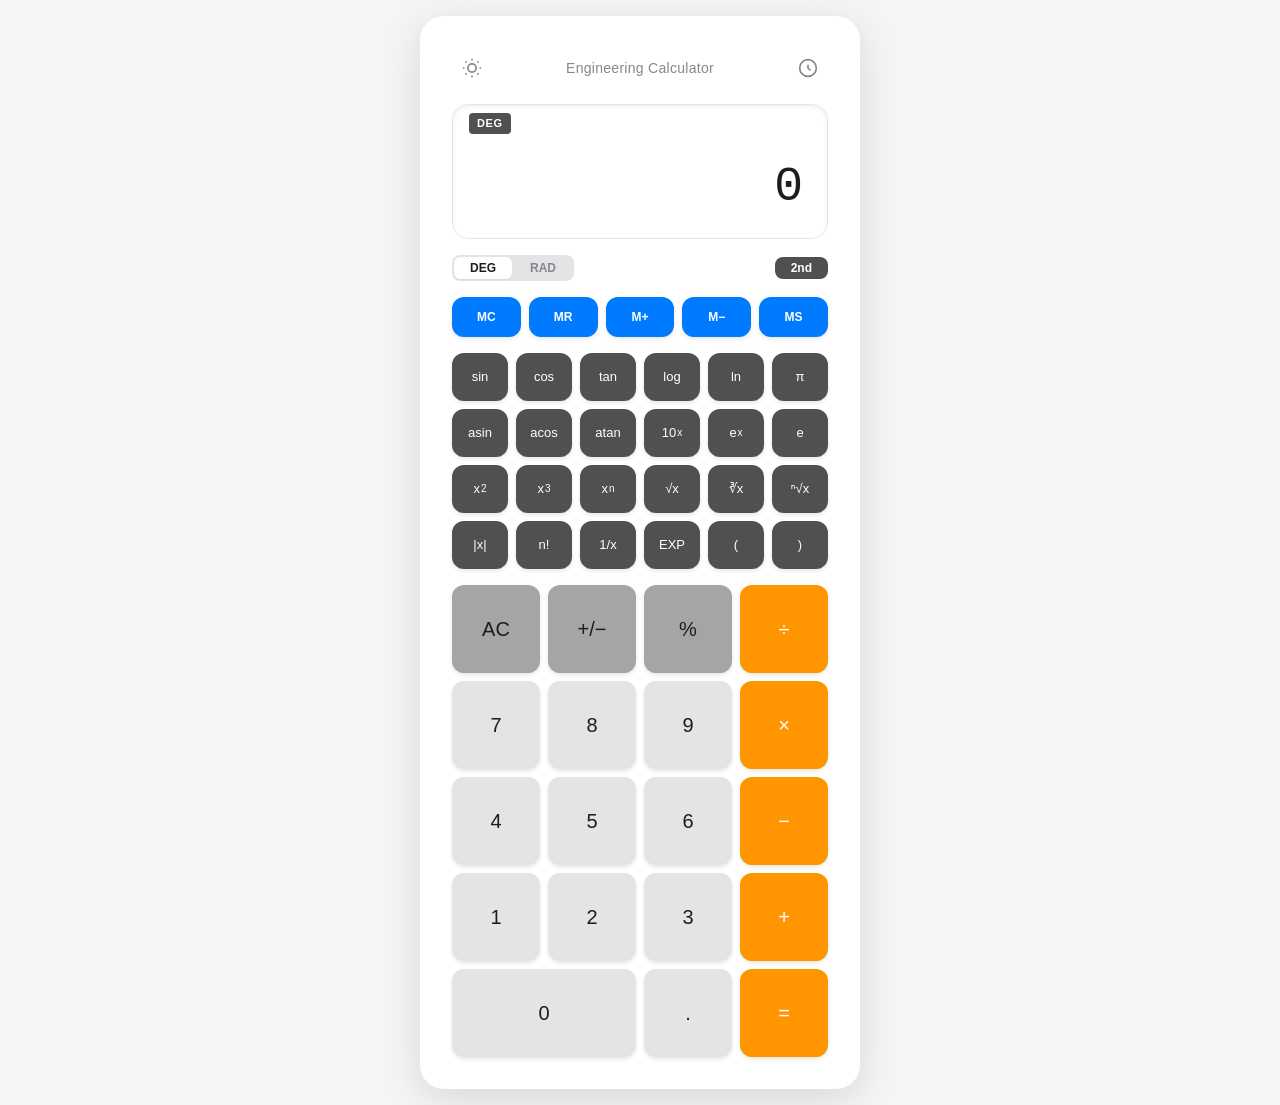
==== commit 4ec963cb: "feat: добавлен UI Controller с MVC архитектурой UI Controller (UIController.js): - Обработка кликов " ====
--- a/prototype/index.html
+++ b/prototype/index.html
@@ -181,6 +181,11 @@
         </aside>
     </main>
 
-    <script src="script.js"></script>
+    <!-- Screen reader announcer -->
+    <div id="sr-announcer" role="status" aria-live="polite" aria-atomic="true" class="visually-hidden"></div>
+    
+    <!-- Load modular scripts or fallback to legacy -->
+    <script type="module" src="js/Calculator.js"></script>
+    <script nomodule src="script.js"></script>
 </body>
 </html>
--- a/prototype/styles.css
+++ b/prototype/styles.css
@@ -915,3 +915,172 @@
         display: none;
     }
 }
+
+/* ===== Additional UI Controller Styles ===== */
+
+/* Key pressed state */
+.key.pressed {
+    transform: scale(0.92);
+    box-shadow: var(--shadow-sm);
+}
+
+/* Key focused state (keyboard navigation) */
+.key.focused {
+    box-shadow: 0 0 0 3px var(--key-operator-bg);
+}
+
+/* Shake animation for errors */
+@keyframes shake {
+    0%, 100% { transform: translateX(0); }
+    10%, 30%, 50%, 70%, 90% { transform: translateX(-4px); }
+    20%, 40%, 60%, 80% { transform: translateX(4px); }
+}
+
+.display.shake {
+    animation: shake 0.3s ease-in-out;
+}
+
+/* Feedback toast */
+.feedback-toast {
+    position: absolute;
+    bottom: var(--space-lg);
+    left: 50%;
+    transform: translateX(-50%) translateY(20px);
+    background-color: var(--key-scientific-bg);
+    color: var(--key-scientific-text);
+    padding: var(--space-sm) var(--space-md);
+    border-radius: var(--radius-md);
+    font-size: 0.875rem;
+    font-weight: 500;
+    opacity: 0;
+    transition: opacity 0.2s ease-out, transform 0.2s ease-out;
+    z-index: 20;
+    pointer-events: none;
+}
+
+.feedback-toast.visible {
+    opacity: 1;
+    transform: translateX(-50%) translateY(0);
+}
+
+/* Ripple effect */
+.key {
+    position: relative;
+    overflow: hidden;
+}
+
+.ripple {
+    position: absolute;
+    border-radius: 50%;
+    background-color: rgba(255, 255, 255, 0.3);
+    transform: scale(0);
+    animation: ripple-animation 0.6s linear;
+    pointer-events: none;
+}
+
+@keyframes ripple-animation {
+    to {
+        transform: scale(2);
+        opacity: 0;
+    }
+}
+
+/* Result value transition */
+.display__result {
+    transition: 
+        opacity 0.1s ease-out,
+        font-size 0.2s ease-out,
+        color 0.15s ease-out;
+}
+
+/* Expression fade in */
+.display__expression {
+    transition: opacity 0.15s ease-out;
+}
+
+/* Active operator glow effect */
+.key--operator.active {
+    box-shadow: 
+        var(--shadow-key),
+        0 0 12px rgba(255, 149, 0, 0.4);
+}
+
+[data-theme="dark"] .key--operator.active,
+[data-theme="high-contrast"] .key--operator.active {
+    box-shadow: 
+        var(--shadow-key),
+        0 0 16px rgba(255, 159, 10, 0.5);
+}
+
+/* Memory indicator pulse */
+.indicator--memory.active {
+    animation: pulse 2s ease-in-out infinite;
+}
+
+@keyframes pulse {
+    0%, 100% { opacity: 0.7; }
+    50% { opacity: 1; }
+}
+
+/* History item hover effect */
+.history-panel__item {
+    transition: 
+        background-color var(--duration-fast) var(--ease-out),
+        transform var(--duration-fast) var(--ease-out);
+}
+
+.history-panel__item:hover {
+    transform: translateX(4px);
+}
+
+.history-panel__item:active {
+    transform: translateX(2px);
+}
+
+/* Long press indicator for backspace */
+.key[data-action="backspace"]::after {
+    content: '';
+    position: absolute;
+    bottom: 4px;
+    left: 50%;
+    transform: translateX(-50%);
+    width: 0;
+    height: 2px;
+    background-color: var(--key-function-text);
+    border-radius: 1px;
+    transition: width 0.5s ease-out;
+}
+
+.key[data-action="backspace"]:active::after {
+    width: 60%;
+}
+
+/* Scientific panel slide animation on mobile */
+@media (max-width: 480px) {
+    .keypad--scientific {
+        max-height: 0;
+        overflow: hidden;
+        margin: 0;
+        opacity: 0;
+        transition: 
+            max-height 0.3s ease-out,
+            opacity 0.2s ease-out,
+            margin 0.3s ease-out;
+    }
+    
+    .calculator.show-scientific .keypad--scientific {
+        max-height: 200px;
+        opacity: 1;
+        margin-bottom: var(--space-md);
+    }
+}
+
+/* Smooth number change effect */
+.display__result.changing {
+    animation: number-change 0.15s ease-out;
+}
+
+@keyframes number-change {
+    0% { transform: translateY(-2px); opacity: 0.5; }
+    100% { transform: translateY(0); opacity: 1; }
+}
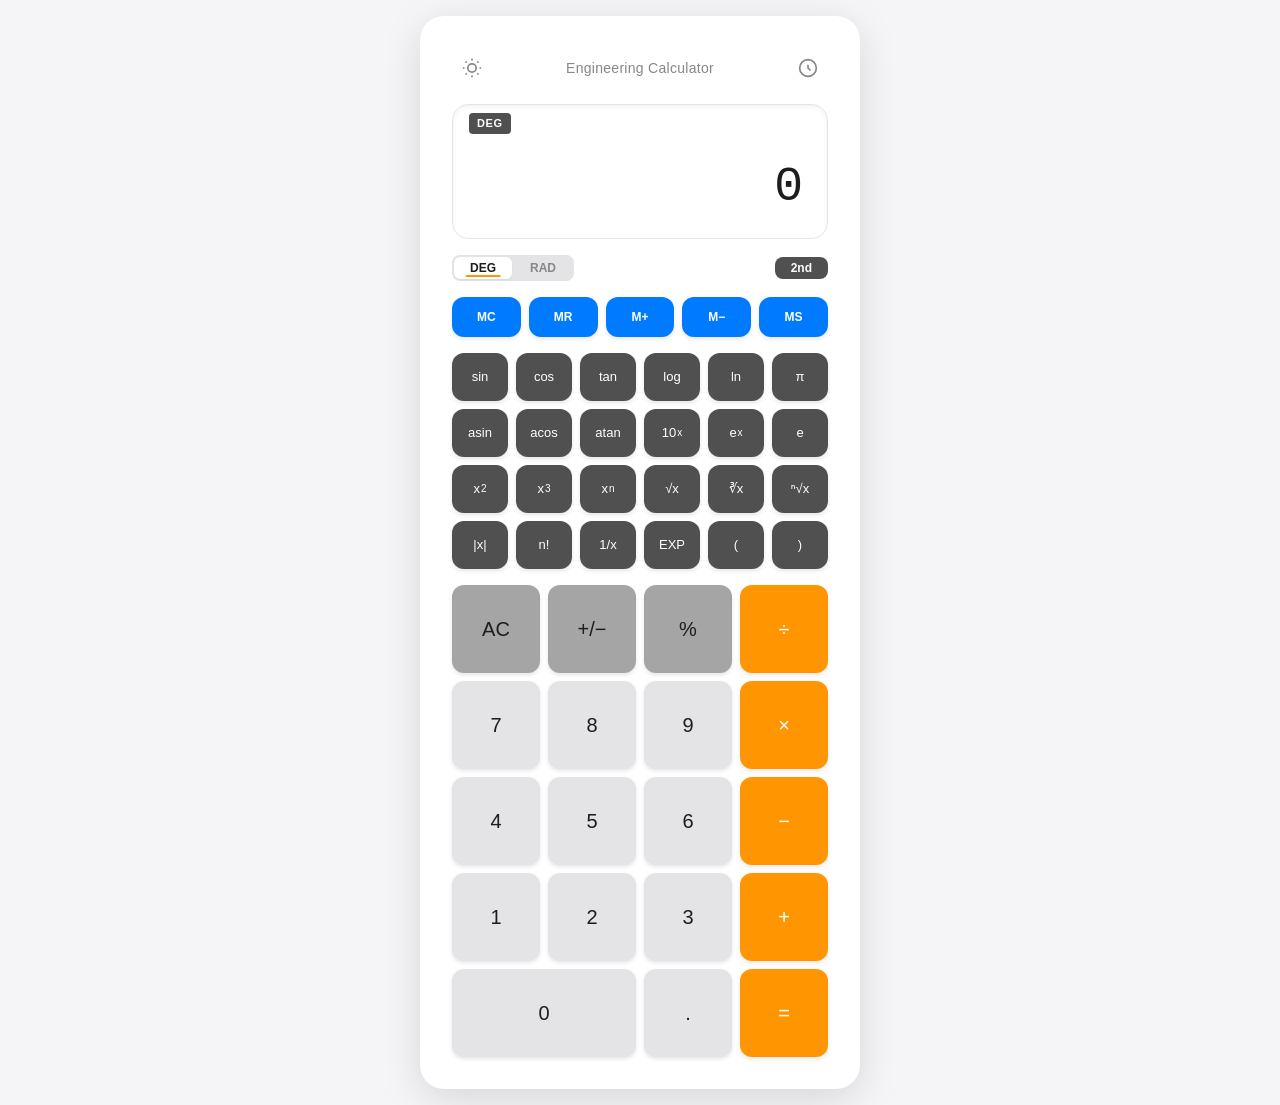
==== commit ac733152: "feat: улучшена интеграция научных функций с UI и режимом DEG/RAD UI обновления для режима DEG/RAD: -" ====
--- a/prototype/index.html
+++ b/prototype/index.html
@@ -95,36 +95,36 @@
         <!-- Scientific Functions Keys -->
         <section class="keypad keypad--scientific" aria-label="Научные функции">
             <!-- Row 1: Trigonometry -->
-            <button class="key key--scientific" type="button" data-action="sin" aria-label="Синус">sin</button>
-            <button class="key key--scientific" type="button" data-action="cos" aria-label="Косинус">cos</button>
-            <button class="key key--scientific" type="button" data-action="tan" aria-label="Тангенс">tan</button>
-            <button class="key key--scientific" type="button" data-action="log" aria-label="Десятичный логарифм">log</button>
-            <button class="key key--scientific" type="button" data-action="ln" aria-label="Натуральный логарифм">ln</button>
-            <button class="key key--scientific" type="button" data-action="pi" aria-label="Число пи">π</button>
+            <button class="key key--scientific key--trig" type="button" data-action="sin" data-shortcut="s" aria-label="Синус" title="sin (градусы)">sin</button>
+            <button class="key key--scientific key--trig" type="button" data-action="cos" data-shortcut="c" aria-label="Косинус" title="cos (градусы)">cos</button>
+            <button class="key key--scientific key--trig" type="button" data-action="tan" data-shortcut="t" aria-label="Тангенс" title="tan (градусы)">tan</button>
+            <button class="key key--scientific" type="button" data-action="log" data-shortcut="l" aria-label="Десятичный логарифм" title="log₁₀">log</button>
+            <button class="key key--scientific" type="button" data-action="ln" data-shortcut="n" aria-label="Натуральный логарифм" title="ln (logₑ)">ln</button>
+            <button class="key key--scientific" type="button" data-action="pi" data-shortcut="p" aria-label="Число пи" title="π = 3.14159...">π</button>
 
             <!-- Row 2: Inverse Trigonometry -->
-            <button class="key key--scientific" type="button" data-action="asin" aria-label="Арксинус">asin</button>
-            <button class="key key--scientific" type="button" data-action="acos" aria-label="Арккосинус">acos</button>
-            <button class="key key--scientific" type="button" data-action="atan" aria-label="Арктангенс">atan</button>
-            <button class="key key--scientific" type="button" data-action="10x" aria-label="10 в степени x">10<sup>x</sup></button>
-            <button class="key key--scientific" type="button" data-action="ex" aria-label="e в степени x">e<sup>x</sup></button>
-            <button class="key key--scientific" type="button" data-action="e" aria-label="Число e">e</button>
+            <button class="key key--scientific key--trig" type="button" data-action="asin" aria-label="Арксинус" title="asin (результат в градусах)">asin</button>
+            <button class="key key--scientific key--trig" type="button" data-action="acos" aria-label="Арккосинус" title="acos (результат в градусах)">acos</button>
+            <button class="key key--scientific key--trig" type="button" data-action="atan" aria-label="Арктангенс" title="atan (результат в градусах)">atan</button>
+            <button class="key key--scientific" type="button" data-action="10x" aria-label="10 в степени x" title="10 в степени x">10<sup>x</sup></button>
+            <button class="key key--scientific" type="button" data-action="ex" aria-label="e в степени x" title="e в степени x">e<sup>x</sup></button>
+            <button class="key key--scientific" type="button" data-action="e" data-shortcut="e" aria-label="Число e" title="e = 2.71828...">e</button>
 
             <!-- Row 3: Powers & Roots -->
-            <button class="key key--scientific" type="button" data-action="x2" aria-label="Квадрат">x<sup>2</sup></button>
-            <button class="key key--scientific" type="button" data-action="x3" aria-label="Куб">x<sup>3</sup></button>
-            <button class="key key--scientific" type="button" data-action="xn" aria-label="Степень n">x<sup>n</sup></button>
-            <button class="key key--scientific" type="button" data-action="sqrt" aria-label="Квадратный корень">√x</button>
-            <button class="key key--scientific" type="button" data-action="cbrt" aria-label="Кубический корень">∛x</button>
-            <button class="key key--scientific" type="button" data-action="nroot" aria-label="Корень степени n">ⁿ√x</button>
+            <button class="key key--scientific" type="button" data-action="x2" aria-label="Квадрат" title="x²">x<sup>2</sup></button>
+            <button class="key key--scientific" type="button" data-action="x3" aria-label="Куб" title="x³">x<sup>3</sup></button>
+            <button class="key key--scientific" type="button" data-action="xn" data-shortcut="^" aria-label="Степень n" title="xⁿ">x<sup>n</sup></button>
+            <button class="key key--scientific" type="button" data-action="sqrt" data-shortcut="r" aria-label="Квадратный корень" title="√x">√x</button>
+            <button class="key key--scientific" type="button" data-action="cbrt" aria-label="Кубический корень" title="∛x">∛x</button>
+            <button class="key key--scientific" type="button" data-action="nroot" aria-label="Корень степени n" title="ⁿ√x">ⁿ√x</button>
 
             <!-- Row 4: Special Functions -->
-            <button class="key key--scientific" type="button" data-action="abs" aria-label="Модуль числа">|x|</button>
-            <button class="key key--scientific" type="button" data-action="factorial" aria-label="Факториал">n!</button>
-            <button class="key key--scientific" type="button" data-action="inverse" aria-label="Обратное число">1/x</button>
-            <button class="key key--scientific" type="button" data-action="exp" aria-label="Экспоненциальная запись">EXP</button>
-            <button class="key key--scientific" type="button" data-action="lparen" aria-label="Открывающая скобка">(</button>
-            <button class="key key--scientific" type="button" data-action="rparen" aria-label="Закрывающая скобка">)</button>
+            <button class="key key--scientific" type="button" data-action="abs" aria-label="Модуль числа" title="|x|">|x|</button>
+            <button class="key key--scientific" type="button" data-action="factorial" data-shortcut="!" aria-label="Факториал" title="n!">n!</button>
+            <button class="key key--scientific" type="button" data-action="inverse" aria-label="Обратное число" title="1/x">1/x</button>
+            <button class="key key--scientific" type="button" data-action="exp" aria-label="Экспоненциальная запись" title="Научная нотация">EXP</button>
+            <button class="key key--scientific" type="button" data-action="lparen" data-shortcut="(" aria-label="Открывающая скобка">(</button>
+            <button class="key key--scientific" type="button" data-action="rparen" data-shortcut=")" aria-label="Закрывающая скобка">)</button>
         </section>
 
         <!-- Basic Keypad -->
--- a/prototype/styles.css
+++ b/prototype/styles.css
@@ -1084,3 +1084,159 @@
     0% { transform: translateY(-2px); opacity: 0.5; }
     100% { transform: translateY(0); opacity: 1; }
 }
+
+/* ===== DEG/RAD Mode Styles ===== */
+
+/* RAD mode indicator styling */
+.indicator--rad {
+    background-color: #10b981 !important;
+}
+
+[data-theme="dark"] .indicator--rad {
+    background-color: #34d399 !important;
+}
+
+/* Mode toggle animation */
+.mode-selector__btn {
+    position: relative;
+    overflow: hidden;
+}
+
+.mode-selector__btn--active::after {
+    content: '';
+    position: absolute;
+    bottom: 2px;
+    left: 50%;
+    transform: translateX(-50%);
+    width: 60%;
+    height: 2px;
+    background-color: var(--key-operator-bg);
+    border-radius: 1px;
+}
+
+/* Trig function keys in RAD mode */
+.key--rad-mode {
+    position: relative;
+}
+
+.key--rad-mode::before {
+    content: 'rad';
+    position: absolute;
+    top: 2px;
+    right: 2px;
+    font-size: 0.5rem;
+    font-weight: 600;
+    color: #10b981;
+    text-transform: uppercase;
+    opacity: 0.8;
+}
+
+[data-theme="dark"] .key--rad-mode::before {
+    color: #34d399;
+}
+
+/* Expression function feedback */
+.expression--function {
+    color: var(--key-operator-bg) !important;
+    font-weight: 500;
+}
+
+/* Scientific function key hover tooltip */
+.key--scientific {
+    position: relative;
+}
+
+.key--scientific[title]:hover::after {
+    content: attr(title);
+    position: absolute;
+    bottom: calc(100% + 4px);
+    left: 50%;
+    transform: translateX(-50%);
+    padding: 4px 8px;
+    background-color: var(--color-text-primary);
+    color: var(--color-bg);
+    font-size: 0.625rem;
+    white-space: nowrap;
+    border-radius: var(--radius-xs);
+    z-index: 10;
+    opacity: 0;
+    pointer-events: none;
+    animation: tooltip-fade-in 0.2s ease-out 0.5s forwards;
+}
+
+@keyframes tooltip-fade-in {
+    to {
+        opacity: 1;
+    }
+}
+
+/* Highlight scientific functions on hover */
+.key--scientific:hover {
+    transform: translateY(-2px);
+    box-shadow: var(--shadow-key-hover), 0 4px 12px rgba(0, 0, 0, 0.15);
+}
+
+/* Active trig function visual feedback */
+.key--scientific.calculating {
+    animation: pulse-function 0.3s ease-out;
+}
+
+@keyframes pulse-function {
+    0% { transform: scale(1); }
+    50% { transform: scale(1.05); background-color: var(--key-operator-bg); }
+    100% { transform: scale(1); }
+}
+
+/* Mode switch transition */
+.mode-selector__toggle {
+    transition: background-color var(--duration-normal) var(--ease-out);
+}
+
+.mode-selector__btn {
+    transition: 
+        background-color var(--duration-fast) var(--ease-out),
+        color var(--duration-fast) var(--ease-out),
+        transform var(--duration-fast) var(--ease-spring);
+}
+
+.mode-selector__btn:active {
+    transform: scale(0.95);
+}
+
+/* Keyboard shortcut hints */
+.key--scientific[data-shortcut]::after {
+    content: attr(data-shortcut);
+    position: absolute;
+    bottom: 2px;
+    right: 4px;
+    font-size: 0.5rem;
+    opacity: 0;
+    color: var(--color-text-secondary);
+    transition: opacity var(--duration-fast) var(--ease-out);
+}
+
+.calculator:focus-within .key--scientific[data-shortcut]::after {
+    opacity: 0.5;
+}
+
+/* Function result highlight */
+.display__result.function-result {
+    color: var(--key-operator-bg);
+    transition: color var(--duration-normal) var(--ease-out);
+}
+
+/* Scientific keypad section header (mobile) */
+@media (max-width: 480px) {
+    .keypad--scientific::before {
+        content: 'Scientific';
+        display: block;
+        grid-column: 1 / -1;
+        font-size: 0.625rem;
+        font-weight: 600;
+        text-transform: uppercase;
+        letter-spacing: 0.1em;
+        color: var(--color-text-secondary);
+        padding-bottom: var(--space-xs);
+        text-align: center;
+    }
+}
